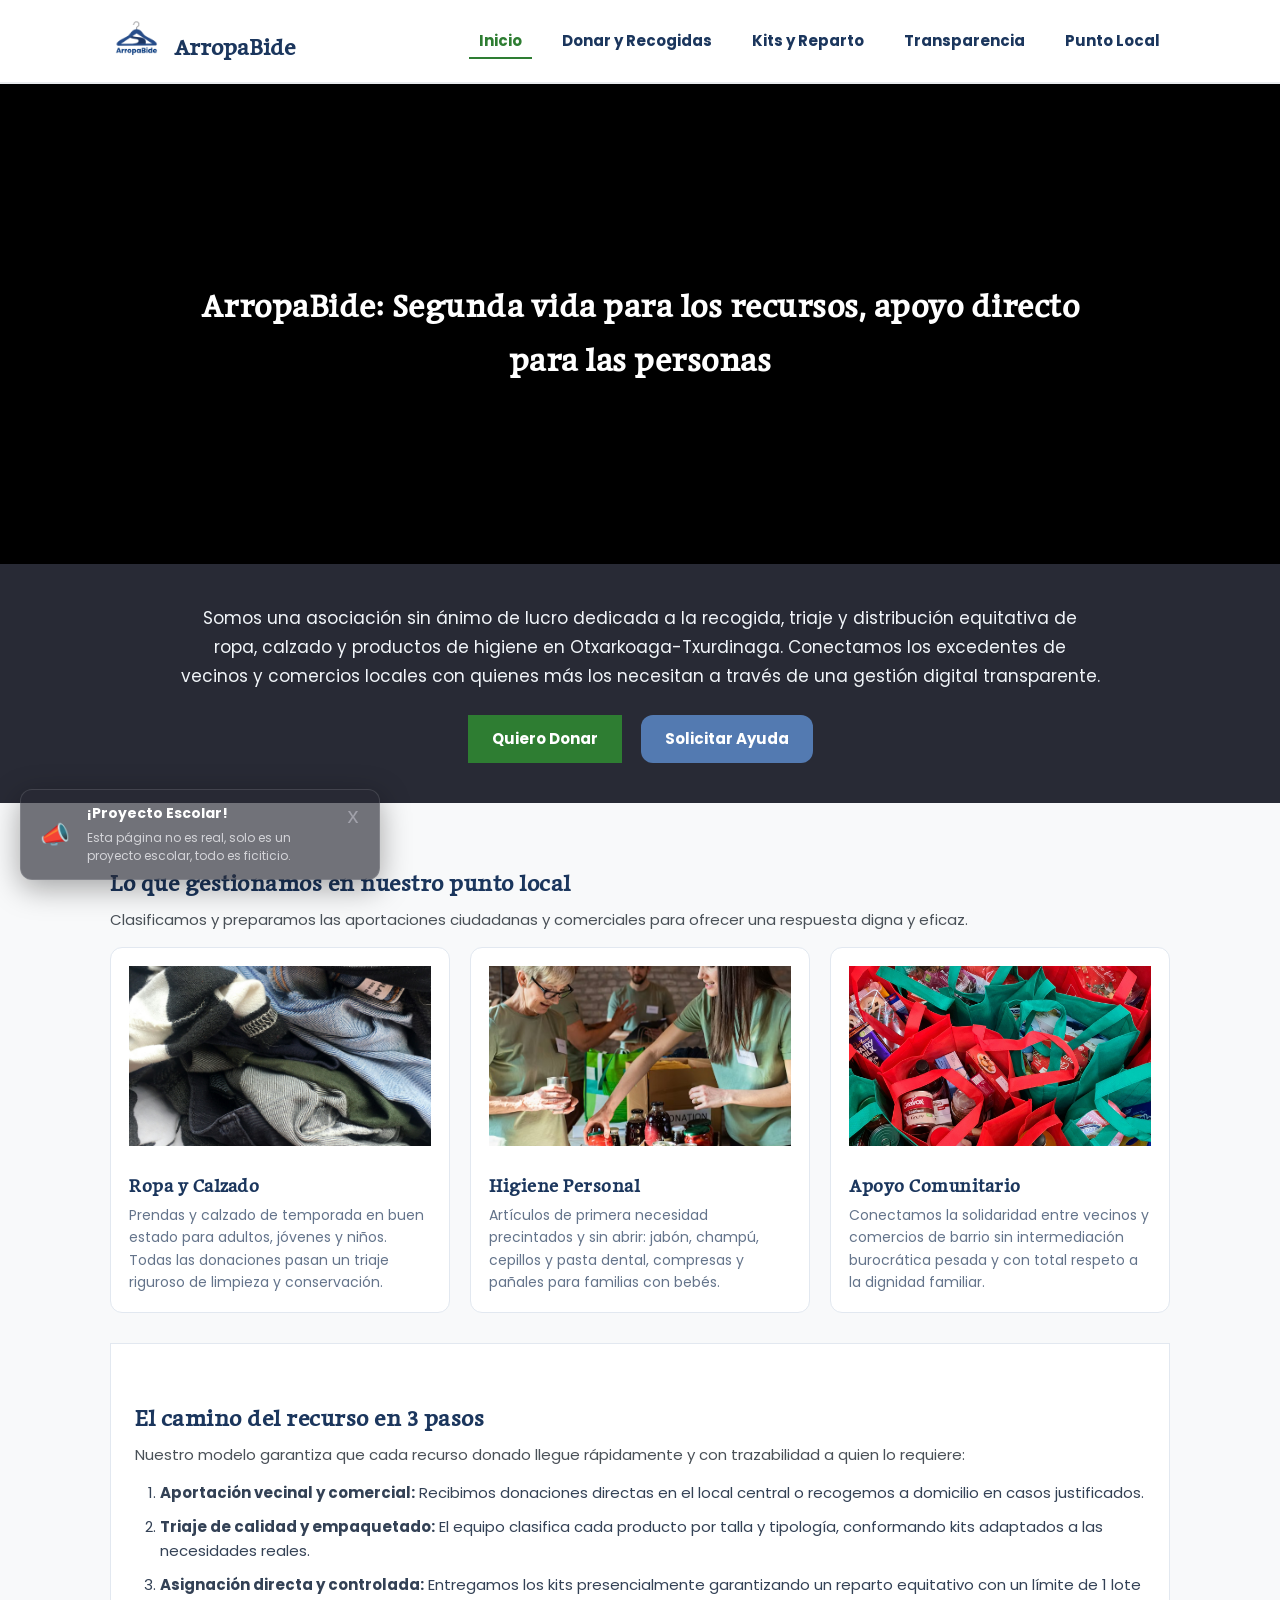
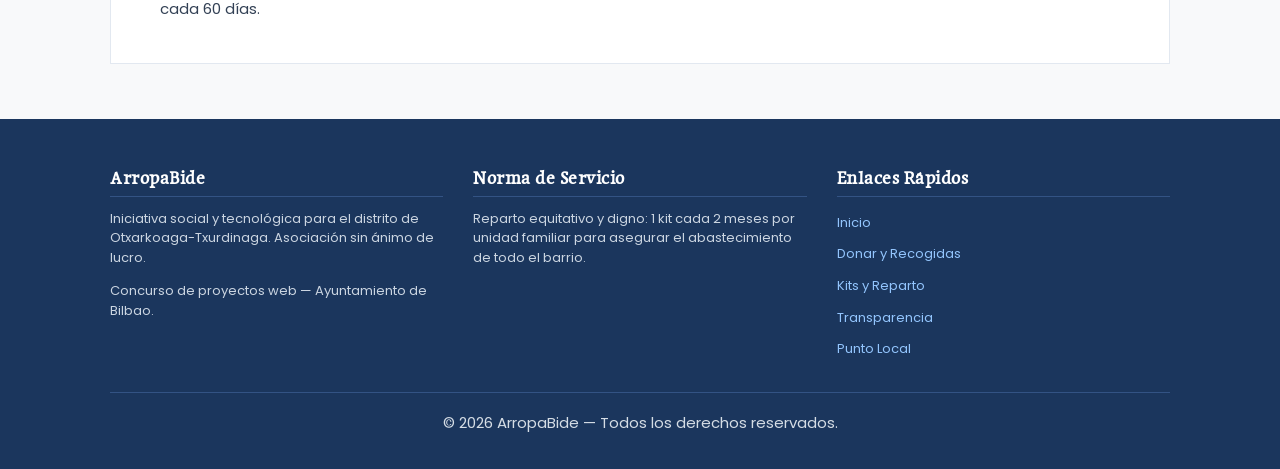
==== index.html @ 9efd1ba1 "Add files via upload" ====
<!DOCTYPE html>
<html lang="es">
<head>
    <meta charset="UTF-8">
    <meta name="viewport" content="width=device-width, initial-scale=1.0">
    <title>ArropaBide | Donación y Recursos de Primera Necesidad en Otxarkoaga-Txurdinaga</title>
    <link rel="stylesheet" href="assets/css/style.css">
    <link rel="shortcut icon" href="/assets/img/logo.png" type="image/x-icon">
    <link rel="stylesheet" href="assets/css/toast.css">
</head>
<body>
    <!-- cabecera completa sin margenes laterales -->
    <header>
        <div class="header-contenedor">
            <div class="nav-flex">
                <a href="index.html" class="logo-header">
                    <img src="assets/img/logo.png" alt="Logotipo ArropaBide">
                    <span>ArropaBide</span>
                </a>
                <!-- menu de navegacion con lista -->
                <nav id="menu-principal">
                    <ul>
                        <li><a href="index.html" class="activo">Inicio</a></li>
                        <li><a href="donaciones.html">Donar y Recogidas</a></li>
                        <li><a href="kits.html">Kits y Reparto</a></li>
                        <li><a href="impacto.html">Transparencia</a></li>
                        <li><a href="contacto.html">Punto Local</a></li>
                    </ul>
                </nav>
            </div>
        </div>
    </header>

    <!-- hero con video automatico de youtube sin aspecto de card -->
    <section class="hero-video-seccion">
        <div class="yt-embed">
            <div data-id="EvEJQOR70DM" id="yt-embed-player" class="yt-embed-player"></div>
            <div class="yt-embed-overlay"></div>
            <div class="yt-hero-texto">
                <h1>ArropaBide: Segunda vida para los recursos, apoyo directo para las personas</h1>
            </div>
        </div>
    </section>

    <!-- franja oscura debajo del hero con fondo #282a35 que ocupa todo el ancho -->
    <div class="franja-hero-info">
        <p>Somos una asociación sin ánimo de lucro dedicada a la recogida, triaje y distribución equitativa de ropa, calzado y productos de higiene en Otxarkoaga-Txurdinaga. Conectamos los excedentes de vecinos y comercios locales con quienes más los necesitan a través de una gestión digital transparente.</p>
        <div class="botones-hero">
            <a href="donaciones.html" class="btn-donar">Quiero Donar</a>
            <a href="kits.html" class="btn-ayuda">Solicitar Ayuda</a>
        </div>
    </div>

    <!-- contenido principal centrado -->
    <main class="contenedor-centrado">
        <!-- seccion de pilares esenciales con flexbox y tarjetas -->
        <section>
            <h2>Lo que gestionamos en nuestro punto local</h2>
            <p>Clasificamos y preparamos las aportaciones ciudadanas y comerciales para ofrecer una respuesta digna y eficaz.</p>

            <div class="contenedor-tarjetas">
                <!-- tarjeta 1 -->
                <article class="tarjeta">
                    <img src="assets/img/poster-ropa.jpg" alt="Ropa y calzado clasificados en perchas">
                    <h3>Ropa y Calzado</h3>
                    <p>Prendas y calzado de temporada en buen estado para adultos, jóvenes y niños. Todas las donaciones pasan un triaje riguroso de limpieza y conservación.</p>
                </article>

                <!-- tarjeta 2 -->
                <article class="tarjeta">
                    <img src="assets/img/poster-caridad.jpg" alt="Productos de higiene precintados">
                    <h3>Higiene Personal</h3>
                    <p>Artículos de primera necesidad precintados y sin abrir: jabón, champú, cepillos y pasta dental, compresas y pañales para familias con bebés.</p>
                </article>

                <!-- tarjeta 3 -->
                <article class="tarjeta">
                    <img src="assets/img/poster-caridad2.jpg" alt="Equipo de triaje en el local">
                    <h3>Apoyo Comunitario</h3>
                    <p>Conectamos la solidaridad entre vecinos y comercios de barrio sin intermediación burocrática pesada y con total respeto a la dignidad familiar.</p>
                </article>
            </div>
        </section>

        <!-- seccion informativa de como funciona en tres pasos con lista ordenada -->
        <section class="seccion-blanca">
            <h2>El camino del recurso en 3 pasos</h2>
            <p>Nuestro modelo garantiza que cada recurso donado llegue rápidamente y con trazabilidad a quien lo requiere:</p>
            <ol class="lista-pasos">
                <li><strong>Aportación vecinal y comercial:</strong> Recibimos donaciones directas en el local central o recogemos a domicilio en casos justificados.</li>
                <li><strong>Triaje de calidad y empaquetado:</strong> El equipo clasifica cada producto por talla y tipología, conformando kits adaptados a las necesidades reales.</li>
                <li><strong>Asignación directa y controlada:</strong> Entregamos los kits presencialmente garantizando un reparto equitativo con un límite de 1 lote cada 60 días.</li>
            </ol>
        </section>
    </main>

    <!-- pie de pagina que ocupa todo el espacio sin margenes y sin borde verde -->
    <footer>
        <div class="footer-contenedor">
            <div class="footer-flex">
                <div class="footer-col">
                    <h3>ArropaBide</h3>
                    <p>Iniciativa social y tecnológica para el distrito de Otxarkoaga-Txurdinaga. Asociación sin ánimo de lucro.</p>
                    <p>Concurso de proyectos web — Ayuntamiento de Bilbao.</p>
                </div>
                <div class="footer-col">
                    <h3>Norma de Servicio</h3>
                    <p>Reparto equitativo y digno: 1 kit cada 2 meses por unidad familiar para asegurar el abastecimiento de todo el barrio.</p>
                </div>
                <div class="footer-col">
                    <h3>Enlaces Rápidos</h3>
                    <ul>
                        <li><a href="index.html">Inicio</a></li>
                        <li><a href="donaciones.html">Donar y Recogidas</a></li>
                        <li><a href="kits.html">Kits y Reparto</a></li>
                        <li><a href="impacto.html">Transparencia</a></li>
                        <li><a href="contacto.html">Punto Local</a></li>
                    </ul>
                </div>
            </div>
            <div class="copyright">
                <p>&copy; 2026 ArropaBide — Todos los derechos reservados.</p>
            </div>
        </div>
    </footer>

    <!-- script de la api de youtube para el video de fondo automatico -->
    <script async src="https://www.youtube.com/iframe_api"></script>
    <script>
        window.ytPlayer = null;
        window.onYouTubeIframeAPIReady = () => {
            let playerElement = document.querySelector("#yt-embed-player");
            if (playerElement) {
                window.ytPlayer = new YT.Player('yt-embed-player', {
                    videoId: playerElement.dataset.id,
                    playerVars: {
                        controls: 0,
                        showinfo: 0,
                        modestbranding: 1,
                        wmode: 'transparent',
                        mute: 1,
                        progressBar: false,
                        loop: 1,
                        rel: 0,
                        autoplay: 1,
                        origin: window.location.hostname
                    },
                    events: {
                        'onReady': (e) => { e.target.mute(); },
                        'onStateChange': (e) => {
                            if (e.data === YT.PlayerState.ENDED) {
                                e.target.playVideo();
                            }
                        }
                    }
                });
            }
        };
    </script>
<script src="assets/js/toast.js"></script>
<div id="floating-message" role="status" aria-live="polite">
    <div class="floating-message-icon">📣</div>
    <div class="floating-message-content">
        <strong id="floating-message-title">¡Proyecto Escolar!</strong>
        <p id="floating-message-text">
      Esta página no es real, solo es un proyecto escolar, todo es ficiticio.
    </p>
</div>
<button
    id="floating-message-close" type="button" aria-label="Cerrar mensaje"> x </button>
</div>
</body>
</html>
---- assets/css/style.css ----
@font-face {
    font-family: 'Poppins';
    src: url('../../fonts/Poppins/Poppins-Regular.ttf') format('truetype');
    font-weight: normal;
    font-style: normal;
}

@font-face {
    font-family: 'Poppins';
    src: url('../../fonts/Poppins/Poppins-Bold.ttf') format('truetype');
    font-weight: bold;
    font-style: normal;
}

@font-face {
    font-family: 'Maname';
    src: url('../../fonts/Maname/Maname-Regular.ttf') format('truetype');
    font-weight: normal;
    font-style: normal;
}

/* reset basico de margenes y relleno */
* {
    margin: 0;
    padding: 0;
    box-sizing: border-box;
}

body {
    font-family: 'Poppins', Arial, sans-serif;
    background-color: #f8f9fa;
    color: #212121;
    line-height: 1.6;
}

/* cabecera de la web a pantalla completa */
header {
    width: 100%;
    background-color: #ffffff;
    border-bottom: 2px solid #e9ecef;
    padding: 15px 0;
}

.header-contenedor {
    max-width: 1100px;
    margin: 0 auto;
    padding: 0 20px;
}

.nav-flex {
    display: flex;
    justify-content: space-between;
    align-items: center;
}

.logo-header {
    display: flex;
    align-items: center;
    text-decoration: none;
    color: #1b365d;
}

.logo-header img {
    height: 52px;
    width: auto;
    margin-right: 12px;
}

.logo-header span {
    font-family: 'Maname', 'Poppins', serif;
    font-size: 24px;
    font-weight: bold;
}

/* menu de navegacion con selector de id */
#menu-principal ul {
    list-style: none;
    display: flex;
    gap: 20px;
}

/* selector de relacion directo nav ul > li */
nav ul > li {
    display: inline-block;
}

nav ul > li a {
    text-decoration: none;
    color: #1b365d;
    font-weight: bold;
    font-size: 15px;
    padding: 6px 10px;
    border-radius: 0;
}

nav ul > li a:hover {
    color: #2e7d32;
    border-bottom: 2px solid #2e7d32;
}

nav ul > li a.activo {
    color: #2e7d32;
    border-bottom: 2px solid #2e7d32;
}

/* contenedor para el contenido principal centrado */
.contenedor-centrado {
    max-width: 1100px;
    margin: 0 auto;
    padding: 30px 20px;
}

/* combinacion de fuentes: maname para titulos y poppins para textos */
h1, h2, h3 {
    font-family: 'Maname', 'Poppins', Georgia, serif;
    color: #1b365d;
    letter-spacing: 0.5px;
}

h1 {
    font-size: 30px;
    margin-bottom: 15px;
}

h2 {
    font-size: 24px;
    margin-top: 25px;
    margin-bottom: 12px;
}

h3 {
    font-size: 19px;
    margin-bottom: 8px;
}

p {
    font-family: 'Poppins', Arial, sans-serif;
    margin-bottom: 14px;
    color: #495057;
    font-size: 15px;
}

/* estilos para el hero con video de youtube incrustado */
.hero-video-seccion {
    width: 100%;
    margin: 0;
    padding: 0;
}

.yt-embed {
    width: 100%;
    max-width: 100% !important;
    overflow: hidden;
    aspect-ratio: 16 / 9;
    max-height: 480px;
    position: relative;
    background-color: #000000;
}

.yt-embed iframe {
    width: 100%;
    height: 100%;
    transform: scale(1.8);
}

.yt-embed-player {
    width: 100%;
    height: 100%;
}

.yt-embed-overlay {
    position: absolute;
    top: 0;
    left: 0;
    width: 100%;
    height: 100%;
    background: rgba(0, 0, 0, 0.45);
    pointer-events: none;
}

.yt-hero-texto {
    position: absolute;
    top: 50%;
    left: 50%;
    transform: translate(-50%, -50%);
    text-align: center;
    color: #ffffff;
    width: 90%;
    max-width: 900px;
    z-index: 2;
}

.yt-hero-texto h1 {
    color: #ffffff;
    font-size: 34px;
    text-shadow: 0 2px 10px rgba(0, 0, 0, 0.8);
    margin-bottom: 0;
}

/* franja debajo del hero con fondo #282a35 sin margenes en los lados */
.franja-hero-info {
    width: 100%;
    background-color: #282a35;
    color: #ffffff;
    padding: 40px 20px;
    margin: 0;
    text-align: center;
}

.franja-hero-info p {
    color: #f1f5f9;
    font-size: 17px;
    max-width: 920px;
    margin: 0 auto 24px auto;
    line-height: 1.7;
}

/* botones de llamada a la accion con mezcla de sin bordes y 12px */
.botones-hero {
    margin-top: 15px;
}

.btn-donar {
    display: inline-block;
    background-color: #2e7d32;
    color: #ffffff;
    text-decoration: none;
    padding: 12px 24px;
    font-weight: bold;
    font-size: 15px;
    border: none;
    border-radius: 0;
    margin-right: 15px;
    cursor: pointer;
}

.btn-donar:hover {
    background-color: #225c25;
}

.btn-ayuda {
    display: inline-block;
    background-color: #537ab1;
    color: #ffffff;
    text-decoration: none;
    padding: 12px 24px;
    font-weight: bold;
    font-size: 15px;
    border: none;
    border-radius: 12px;
    cursor: pointer;
}

.btn-ayuda:hover {
    background-color: #12243e;
}

/* contenedor flexbox para las tarjetas de pilares */
.contenedor-tarjetas {
    display: flex;
    justify-content: space-between;
    gap: 20px;
    margin-top: 15px;
    margin-bottom: 30px;
}

/* tarjeta con bordes a 12px */
.tarjeta {
    flex: 1;
    background-color: #ffffff;
    border: 1px solid #e2e8f0;
    border-radius: 12px;
    padding: 18px;
}

.tarjeta img {
    width: 100%;
    height: 180px;
    object-fit: cover;
    border-radius: 0;
    margin-bottom: 12px;
}

/* selector de relacion clase p */
.tarjeta p {
    font-size: 14px;
    color: #64748b;
    margin-bottom: 0;
}

/* seccion informativa con bordes planos */
.seccion-blanca {
    background-color: #ffffff;
    border: 1px solid #e2e8f0;
    border-radius: 0;
    padding: 24px;
    margin-bottom: 25px;
}

/* seccion no visible como card segun cambios.txt */
.seccion-invisible {
    background-color: transparent;
    border: none;
    border-radius: 0;
    padding: 10px 0;
    margin-bottom: 25px;
}

/* listas con estilos basicos */
ul.lista-sencilla, ol.lista-pasos {
    margin-left: 25px;
    margin-bottom: 18px;
}

ul.lista-sencilla li, ol.lista-pasos li {
    margin-bottom: 10px;
    font-size: 15px;
    color: #334155;
}

/* fila con dos columnas usando flexbox */
.fila-dos-columnas {
    display: flex;
    gap: 25px;
    align-items: center;
    margin-bottom: 25px;
}

.columna-texto {
    flex: 1;
}

.columna-foto {
    flex: 1;
}

.columna-foto img {
    width: 100%;
    height: 240px;
    object-fit: cover;
    border-radius: 12px;
    border: 1px solid #cbd5e1;
}

/* avisos destacados sin border-left segun cambios.txt */
.caja-aviso {
    background-color: #ffffff;
    border: 1px solid #e2e8f0;
    border-left: none;
    border-radius: 0;
    padding: 18px 20px;
    margin: 20px 0;
}

.caja-aviso-rojo {
    background-color: #ffffff;
    border: 1px solid #fecaca;
    border-left: none;
    border-radius: 0;
    padding: 18px 20px;
    margin: 20px 0;
}

/* estilos para la tabla de kits sacados de w3schools */
.tabla-kits {
    width: 100%;
    border-collapse: collapse;
    margin: 20px 0;
    border-radius: 0;
}

.tabla-kits th, .tabla-kits td {
    border: 1px solid #cbd5e1;
    padding: 12px 14px;
    text-align: left;
    font-size: 14px;
}

.tabla-kits th {
    background-color: #1b365d;
    color: #ffffff;
    font-weight: bold;
}

/* selector de relacion con nth-child */
.tabla-kits tbody tr:nth-child(even) {
    background-color: #f8fafc;
}

/* contenedor flexbox para las cajas de metricas */
.contenedor-metricas {
    display: flex;
    justify-content: space-between;
    gap: 15px;
    margin: 20px 0 30px 0;
}

/* cajas de metricas con bordes a 12px */
.caja-metrica {
    flex: 1;
    background-color: #f1f5f9;
    border: 1px solid #cbd5e1;
    border-radius: 12px;
    padding: 20px 15px;
    text-align: center;
}

.caja-metrica h3 {
    font-size: 26px;
    color: #2e7d32;
    margin-bottom: 6px;
}

.caja-metrica p {
    font-size: 13px;
    color: #475569;
    margin-bottom: 0;
}

.form {
    display: flex;
}

/* formularios con selectores id */
#formulario-recogida, #formulario-contacto {
    background-color: #ffffff;
    border: 1px solid #e2e8f0;
    border-radius: 12px;
    padding: 25px;
    margin: 20px 0;
    width: 650px;
}

.img-form {
    height: 611px;
    width: auto;
    margin: 12px;
}

form label {
    display: block;
    font-weight: bold;
    color: #1b365d;
    margin-bottom: 6px;
    font-size: 14px;
}

form input[type="text"],
form input[type="email"],
form input[type="tel"],
form select,
form textarea {
    width: 100%;
    padding: 10px;
    border: 1px solid #cbd5e1;
    border-radius: 0;
    margin-bottom: 16px;
    font-family: 'Poppins', Arial, sans-serif;
    font-size: 14px;
    background-color: #f8fafc;
}

form input[type="text"]:focus,
form input[type="email"]:focus,
form input[type="tel"]:focus,
form select:focus,
form textarea:focus {
    outline: none;
    border-color: #2e7d32;
    background-color: #ffffff;
}

form textarea {
    height: 100px;
    resize: vertical;
}

form input[type="submit"] {
    background-color: #2e7d32;
    color: #ffffff;
    border: none;
    padding: 12px 25px;
    font-size: 15px;
    font-weight: bold;
    cursor: pointer;
    border-radius: 0;
}

form input[type="submit"]:hover {
    background-color: #225c25;
}

/* contenedor para mapa interactivo */
.contenedor-mapa iframe {
    width: 100%;
    height: 320px;
    border: 1px solid #cbd5e1;
    border-radius: 12px;
    margin: 15px 0 25px 0;
}

/* pie de pagina que ocupa todo el espacio sin margenes laterales y sin borde verde */
footer {
    width: 100%;
    background-color: #1b365d;
    color: #ffffff;
    padding: 40px 0 20px 0;
    margin: 0;
    border-top: none;
}

.footer-contenedor {
    max-width: 1100px;
    margin: 0 auto;
    padding: 0 20px;
}

.footer-flex {
    display: flex;
    justify-content: space-between;
    gap: 30px;
}

.footer-col {
    flex: 1;
}

.footer-col h3 {
    color: #ffffff;
    font-size: 18px;
    border-bottom: 1px solid #335384;
    padding-bottom: 8px;
    margin-bottom: 12px;
}

.footer-col p {
    color: #cbd5e1;
    font-size: 13px;
    line-height: 1.5;
}

.footer-col ul {
    list-style: none;
}

.footer-col ul li {
    margin-bottom: 6px;
}

.footer-col ul li a {
    color: #93c5fd;
    text-decoration: none;
    font-size: 13px;
}

.footer-col ul li a:hover {
    text-decoration: underline;
    color: #ffffff;
}

.copyright {
    text-align: center;
    border-top: 1px solid #335384;
    padding-top: 18px;
    margin-top: 25px;
    font-size: 12px;
    color: #94a3b8;
}

.copyright p {
    color: #d5dde5;
}

.texto-flotante::before {
    content: "Empresa ficticia para proyecto de FP";
    position: fixed;
    bottom: 15px;
    right: 15px;
    z-index: 99999;
    background: #fff3cd;
    color: #664d03;
    padding: 10px 15px;
    border: 1px solid #ffecb5;
    border-radius: 8px;
    font-family: Arial, sans-serif;
    font-size: 13px;
    font-weight: 600;
    box-shadow: 0 4px 12px rgba(0, 0, 0, 0.2);
    opacity: 1;
    visibility: visible;
    pointer-events: none;
}
---- assets/css/toast.css ----
#floating-message {
    position: fixed;
    left: 20px;
    bottom: 20px;
    z-index: 99999;

    display: flex;
    align-items: center;
    gap: 12px;

    width: min(360px, calc(100vw - 32px));
    box-sizing: border-box;
    padding: 14px;

    background: #282a35a6;
    color: #ffffff;
    border: 1px solid rgba(255, 255, 255, 0.12);
    border-radius: 12px;
    box-shadow: 0 8px 30px rgba(0, 0, 0, 0.35);
    opacity: 1;
    visibility: visible;
    transform: translateY(0);

    transition:
      opacity 0.25s ease,
      transform 0.25s ease,
      visibility 0.25s ease;
  }

  #floating-message.fm-hidden {
    opacity: 0;
    visibility: hidden;
    transform: translateY(15px);
    pointer-events: none;
  }

  .floating-message-icon {
    display: flex;
    align-items: center;
    justify-content: center;
    flex-shrink: 0;

    width: 40px;
    height: 40px;
    border-radius: 12px;

    /* background: #e879f9; */
    color: #18181b;
    font-size: 24px;
  }

  .floating-message-content {
    flex: 1;
    min-width: 0;
  }

  .floating-message-content strong {
    display: block;
    margin-bottom: 5px;
    font-size: 14px;
    line-height: 1.4;
  }

  .floating-message-content p {
    margin: 0;
    color: #d4d4d8;
    font-size: 12px;
    line-height: 1.5;
  }

  #floating-message-close {
    align-self: flex-start;
    flex-shrink: 0;

    width: 24px;
    height: 24px;
    padding: 0;

    border: 0;
    border-radius: 6px;
    background: transparent;
    color: #a1a1aa;

    font-size: 22px;
    line-height: 1;
    cursor: pointer;
  }

  #floating-message-close:hover {
    background: rgba(255, 255, 255, 0.1);
    color: #ffffff;
  }

  @media (max-width: 480px) {
    #floating-message {
      left: 12px;
      bottom: 12px;
      width: min(340px, calc(100vw - 24px));
      padding: 12px;
    }
  }

  @media (prefers-reduced-motion: reduce) {
    #floating-message {
      transition: none;
    }
  }
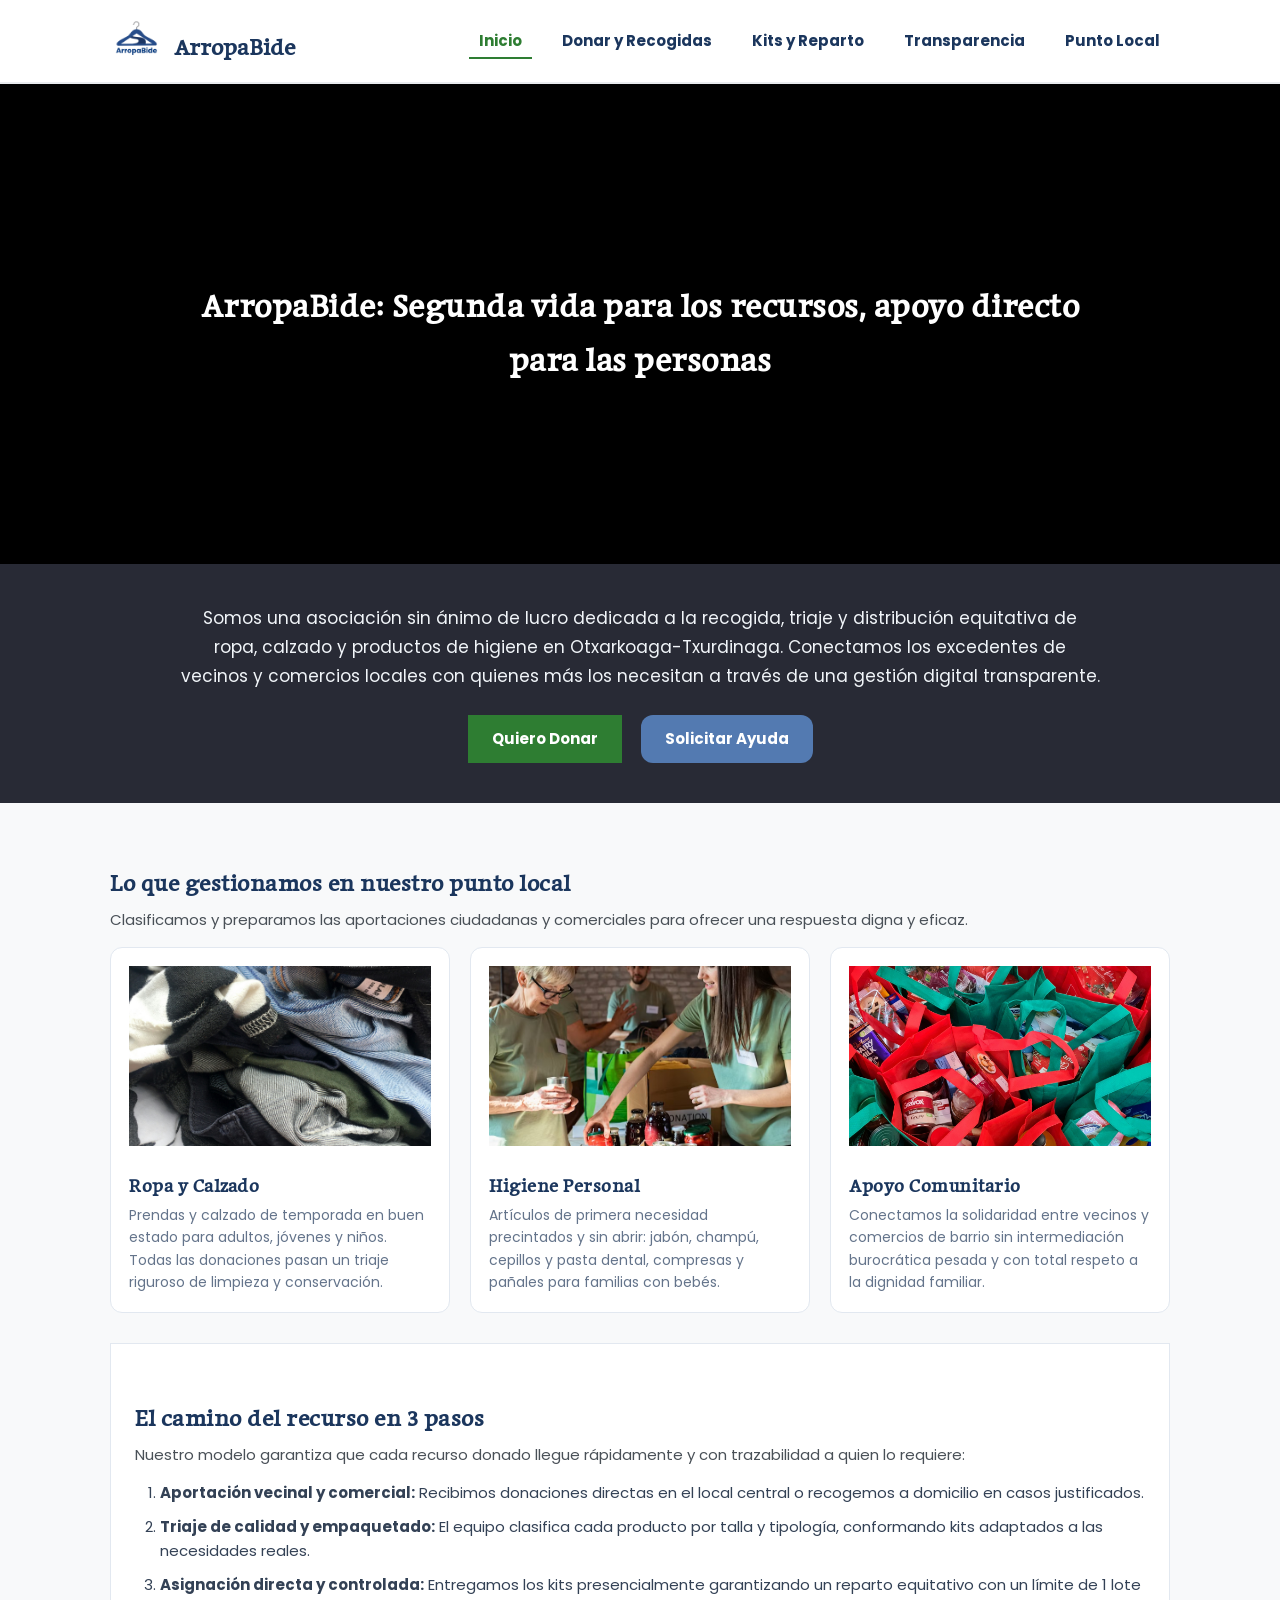
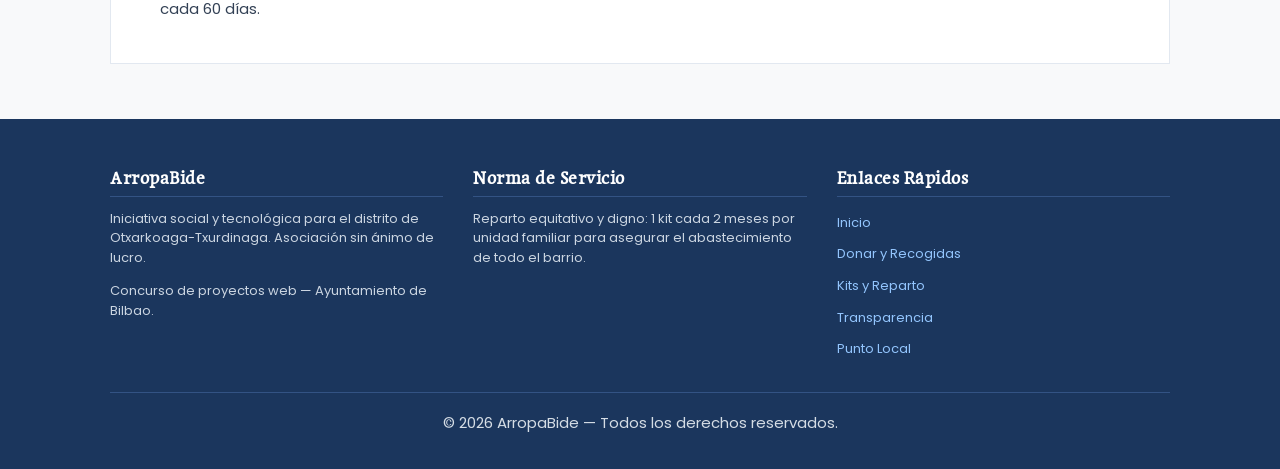
==== commit 279506b6: "Same changes Algunas corrección de errores" ====
--- a/index.html
+++ b/index.html
@@ -5,22 +5,21 @@
     <meta name="viewport" content="width=device-width, initial-scale=1.0">
     <title>ArropaBide | Donación y Recursos de Primera Necesidad en Otxarkoaga-Txurdinaga</title>
     <link rel="stylesheet" href="assets/css/style.css">
-    <link rel="shortcut icon" href="/assets/img/logo.png" type="image/x-icon">
-    <link rel="stylesheet" href="assets/css/toast.css">
+    <link rel="icon" href="assets/img/logo.png" type="image/x-icon">
 </head>
 <body>
     <!-- cabecera completa sin margenes laterales -->
     <header>
         <div class="header-contenedor">
             <div class="nav-flex">
-                <a href="index.html" class="logo-header">
+                <a href="#" class="logo-header">
                     <img src="assets/img/logo.png" alt="Logotipo ArropaBide">
                     <span>ArropaBide</span>
                 </a>
                 <!-- menu de navegacion con lista -->
                 <nav id="menu-principal">
                     <ul>
-                        <li><a href="index.html" class="activo">Inicio</a></li>
+                        <li><a href="#" class="activo">Inicio</a></li>
                         <li><a href="donaciones.html">Donar y Recogidas</a></li>
                         <li><a href="kits.html">Kits y Reparto</a></li>
                         <li><a href="impacto.html">Transparencia</a></li>
@@ -110,7 +109,7 @@
                 <div class="footer-col">
                     <h3>Enlaces Rápidos</h3>
                     <ul>
-                        <li><a href="index.html">Inicio</a></li>
+                        <li><a href="#">Inicio</a></li>
                         <li><a href="donaciones.html">Donar y Recogidas</a></li>
                         <li><a href="kits.html">Kits y Reparto</a></li>
                         <li><a href="impacto.html">Transparencia</a></li>
@@ -126,48 +125,6 @@
 
     <!-- script de la api de youtube para el video de fondo automatico -->
     <script async src="https://www.youtube.com/iframe_api"></script>
-    <script>
-        window.ytPlayer = null;
-        window.onYouTubeIframeAPIReady = () => {
-            let playerElement = document.querySelector("#yt-embed-player");
-            if (playerElement) {
-                window.ytPlayer = new YT.Player('yt-embed-player', {
-                    videoId: playerElement.dataset.id,
-                    playerVars: {
-                        controls: 0,
-                        showinfo: 0,
-                        modestbranding: 1,
-                        wmode: 'transparent',
-                        mute: 1,
-                        progressBar: false,
-                        loop: 1,
-                        rel: 0,
-                        autoplay: 1,
-                        origin: window.location.hostname
-                    },
-                    events: {
-                        'onReady': (e) => { e.target.mute(); },
-                        'onStateChange': (e) => {
-                            if (e.data === YT.PlayerState.ENDED) {
-                                e.target.playVideo();
-                            }
-                        }
-                    }
-                });
-            }
-        };
-    </script>
-<script src="assets/js/toast.js"></script>
-<div id="floating-message" role="status" aria-live="polite">
-    <div class="floating-message-icon">📣</div>
-    <div class="floating-message-content">
-        <strong id="floating-message-title">¡Proyecto Escolar!</strong>
-        <p id="floating-message-text">
-      Esta página no es real, solo es un proyecto escolar, todo es ficiticio.
-    </p>
-</div>
-<button
-    id="floating-message-close" type="button" aria-label="Cerrar mensaje"> x </button>
-</div>
+    <script src="assets/js/script.js"></script>
 </body>
 </html>
